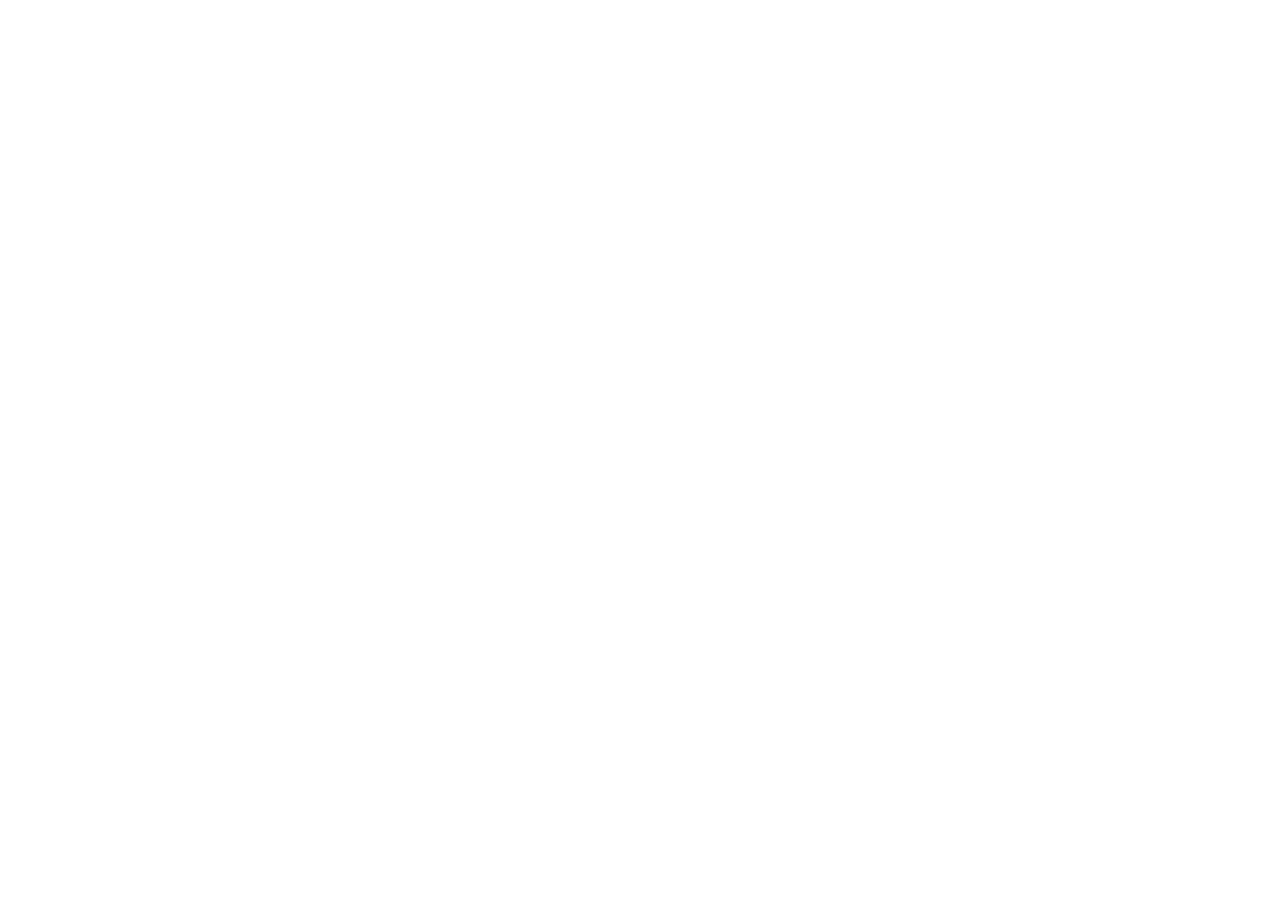
==== about.html @ 20331faa "Qovluqlar strukturu yarandi ve muhit duzeldildi" ====
<html lang="en">
<head>
    <meta charset="UTF-8">
    <meta name="viewport"
          content="width=device-width, user-scalable=no, initial-scale=1.0, maximum-scale=1.0, minimum-scale=1.0">
    <meta http-equiv="X-UA-Compatible" content="ie=edge">
    <title>About</title>
</head>
<body>

</body>
</html>
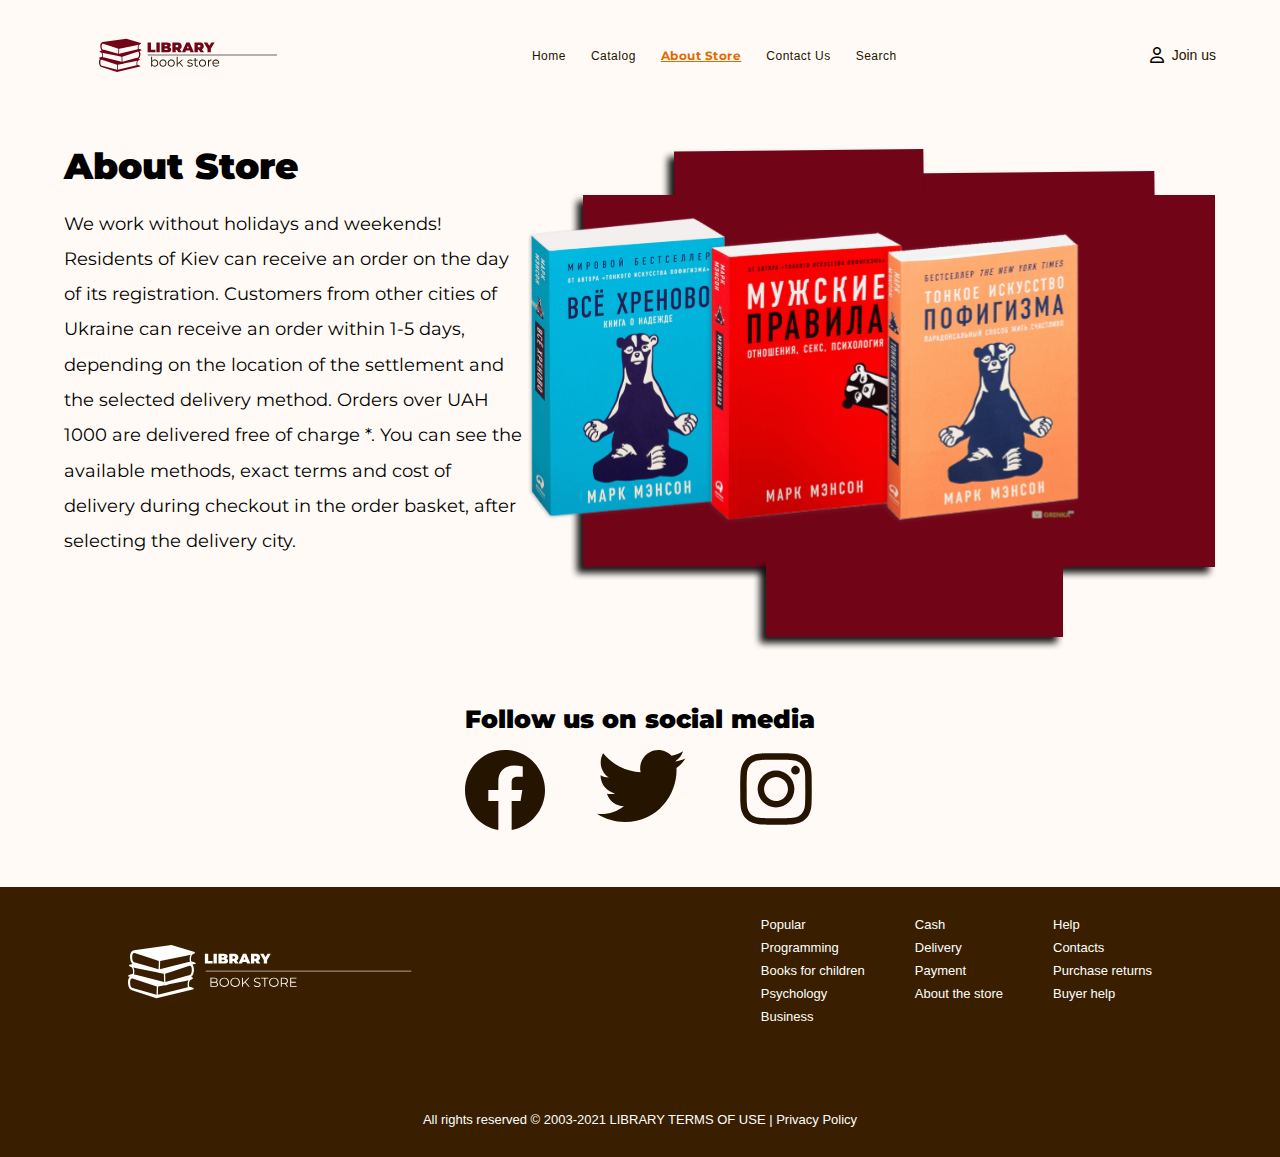
==== commit 5d4acca0: "About Page finished" ====
--- a/about.html
+++ b/about.html
@@ -4,9 +4,165 @@
     <meta name="viewport"
           content="width=device-width, user-scalable=no, initial-scale=1.0, maximum-scale=1.0, minimum-scale=1.0">
     <meta http-equiv="X-UA-Compatible" content="ie=edge">
+    <link rel="stylesheet" href="./assets/css/reset.css">
+    <link rel="stylesheet" href="https://cdnjs.cloudflare.com/ajax/libs/font-awesome/6.4.2/css/all.min.css">
+    <link href="https://fonts.googleapis.com/css2?family=Montserrat:wght@300;400;800&display=swap" rel="stylesheet">
+    <link rel="stylesheet" href="./assets/css/about.css">
+    <script defer src="./assets/scripts/about.js"></script>
     <title>About</title>
 </head>
+<style>
+    #about-store{
+color:  #E16A00;
+font-family: Montserrat;
+font-size: 12px;
+font-style: normal;
+font-weight: 700;
+text-decoration-line: underline;
+}
+</style>
 <body>
-
+    <main class="container">
+        <header>
+            <div class="logo">
+            <a href="./index.html"><img src="./assets/img/logo.svg" alt="logo"/></a>
+            </div>
+            <nav>
+            <ul>
+                <li>
+                <a href="./index.html">Home </a>
+                </li>
+                <li><a href="./catalog.html">Catalog</a></li>
+                <li><a href="./about.html" id="about-store">About Store</a></li>
+                <li><a href="./contact.html">Contact Us</a></li>
+                <li><a href="./search.html">Search</a></li>
+            </ul>
+            </nav>
+            <div class="right_menu">
+            <div class="user_account">
+                <i class="fa-regular fa-user"></i>
+                <span>Join us</span>
+            </div>
+            <div class="hamburger">
+                <span class="bar"></span>
+                <span class="bar"></span>
+                <span class="bar"></span>
+            </div>
+            </div>
+            <nav class="mobile_menu">
+            <div class="navigate">
+                <ul>
+                <li>
+                    <a href="./index.html">Home </a>
+                </li>
+                <li><a href="./catalog.html">Catalog</a></li>
+                <li><a href="./about.html">About Store</a></li>
+                <li><a href="./contact.html">Contact Us</a></li>
+                <li><a href="./search.html">Search</a></li>
+                </ul>
+            </div>
+            </nav>
+        </header>
+        <section class="cont">
+            <section class="child-con">
+                <div class="text-con">
+                    <div>
+                        <h1>About Store</h1>
+                    </div>
+                    <div>
+                        <p>We work without holidays and weekends! Residents of Kiev can receive an order on the day of its registration. Customers from other cities of Ukraine can receive an order within 1-5 days, depending on the location of the settlement and the selected delivery method. Orders over UAH 1000 are delivered free of charge *. You can see the available methods, exact terms and cost of delivery during checkout in the order basket, after selecting the delivery city.
+                        </p>
+                    </div>
+                </div>
+                <div class="photo-con">
+                    <div>
+                        <img src="./assets/img/groupBooks.svg" alt="groupBooks" class="group-books">
+                    </div>
+                </div>
+            </section>
+            <section class="social-con">
+                <div>
+                    <div>
+                        <h3 id="soc-text">Follow us on social media</h3>
+                    </div>
+                    <div class="social">
+                        <a href="https://fb.com/"
+                        ><img src="./assets/img/icons_facebook-fill.svg" class="soc-icon" alt="Facebook"
+                        /></a>
+                        <a href="https://twitter.com/"
+                        ><img src="./assets/img/tvittericon.svg" alt="Tvitter" class="soc-icon"
+                        /></a>
+                        <a href="https://www.instagram.com/"
+                        ><img src="./assets/img/icons_instagram-fill.svg" class="soc-icon" alt="Instagram"
+                        /></a>
+                    </div>
+                </div>
+            </section>
+        </section>
+    </main>
+    <footer>
+        <div class="menu_bar">
+            <div class="logo">
+              <img src="./assets/img/footerlogo.svg" alt="logo" />
+            </div>
+            <div class="menus">
+              <div class="menu">
+                <ul>
+                  <li><a href="#"></a>Popular</li>
+                  <li><a href="#"></a>Programming</li>
+                  <li><a href="#"></a>Books for children</li>
+                  <li><a href="#"></a>Psychology</li>
+                  <li><a href="#"></a>Business</li>
+                </ul>
+              </div>
+              <div class="menu">
+                <ul>
+                  <li><a href="#"></a>Cash</li>
+                  <li><a href="#"></a>Delivery</li>
+                  <li><a href="#"></a>Payment</li>
+                  <li><a href="#"></a>About the store</li>
+                </ul>
+              </div>
+              <div class="menu">
+                <ul>
+                  <li><a href="#"></a>Help</li>
+                  <li><a href="#"></a>Contacts</li>
+                  <li><a href="#"></a>Purchase returns</li>
+                  <li><a href="#"></a>Buyer help</li>
+                </ul>
+              </div>
+            </div>
+          </div>
+          <div class="term">
+            <span
+              >All rights reserved © 2003-2021 LIBRARY TERMS OF USE | Privacy
+              Policy</span
+            >
+          </div>
+          <div class="mobile_footer">
+            <div class="logo">
+              <img src="/assets/img/footerlogo.svg" alt="logo" />
+            </div>
+            <ul>
+              <li><a href="./index.html"></a>Home</li>
+              <li><a href="./catalog.html"></a>Catalog</li>
+              <li><a href="./about.html"></a>About</li>
+              <li><a href="./contact.html"></a>Contact us</li>
+              <li><a href="./search.html"></a>Search</li>
+            </ul>
+            <div class="terms">
+              <p>Library BookStore EACamp</p>
+              <span>© 2003-2021</span>
+            </div>
+          </div>
+    </footer>
 </body>
+<div class="popup">
+    <form action="">
+      <h3>Join Us</h3>
+      <input type="text" placeholder="Full name" />
+      <input type="email" placeholder="Email" />
+      <button>Join</button>
+    </form>
+  </div>
 </html>--- a/assets/css/about.css
+++ b/assets/css/about.css
@@ -0,0 +1,148 @@
+/* @import url(./style.css); */
+@import url('https://fonts.googleapis.com/css2?family=Montserrat:wght@300;400;800&display=swap');
+@import url(./style.css);
+.cont{
+    display: flex;
+    flex-direction: column;
+    margin-top:5%;
+} .child-con{
+    display: flex;
+    flex-direction: row;
+} .text-con > div > h1 {
+    color: var(--, #241400);
+font-family: Montserrat;
+font-size: 36px;
+font-style: normal;
+font-weight: 900;
+margin-bottom:5%;
+} .text-con > div > p{
+    color: var(--, #241400);
+font-family: Montserrat;
+font-size: 18px;
+font-style: normal;
+font-weight: 400;
+line-height: 196.187%;
+} .social-con > div > div > h3 {
+    color: var(--, #241400);
+font-family: Montserrat;
+font-size: 25px;
+font-style: normal;
+font-weight: 900;
+} .social-con{
+    margin-top:5%;
+    margin-bottom:5%;
+    width:100%;
+    display: flex;
+    justify-content: center;
+} .social {
+    display: flex;
+    justify-content: space-between;
+    margin-top:5%;
+} .about-store{
+color: var(--2, #E16A00);
+font-family: Montserrat;
+font-size: 12px;
+font-style: normal;
+font-weight: 400;
+text-decoration-line: underline;
+} @media all and (max-width:290px){
+    .child-con{
+        display: flex;
+        flex-direction: column-reverse;
+        margin:5%;
+        margin-bottom:15%;
+    } .group-books{
+        width: 250px;
+        height: 250px;
+        margin-left: auto;
+        margin-right:auto;
+    } .text-con > div > p{
+        text-align: center;
+        font-size: 15px;
+    } .text-con > div > h1 {
+        text-align: center;
+    } .soc-icon {
+        width:50px;
+        height: 50px;
+    } .social {
+        justify-content: space-around;
+    } #soc-text{
+        color: var(--, #241400);
+        font-family: Montserrat;
+        font-size: 18px;
+        font-style: normal;
+        font-weight: 900;
+    } footer {
+        margin-top:10%;
+    }
+} @media all and (min-width:350px) and (max-width:500px){
+    .child-con{
+        display: flex;
+        flex-direction: column-reverse;
+        margin:5%;
+        margin-bottom:15%;
+    } .group-books{
+        width: 320px;
+        height: 320px;
+        margin-left: auto;
+        margin-right:auto;
+    } .text-con > div > p{
+        text-align: center;
+        font-size: 15px;
+    } .text-con > div > h1 {
+        text-align: center;
+    } .soc-icon {
+        width:50px;
+        height: 50px;
+    } .social {
+        justify-content: space-around;
+    } #soc-text{
+        color: var(--, #241400);
+        font-family: Montserrat;
+        font-size: 18px;
+        font-style: normal;
+        font-weight: 900;
+    }
+} @media all and (min-width:539px) and (max-width:599px){
+    .child-con{
+        display: flex;
+        flex-direction: column-reverse;
+        margin:3%;
+        margin-bottom:15%;
+    } .group-books{
+        width: 500px;
+        height: 500px;
+        margin-top:-10%;
+        margin-left: auto;
+        margin-right:auto;
+    } .text-con > div > p{
+        text-align: center;
+        font-size: 15px;
+    } .text-con > div > h1 {
+        text-align: center;
+    } .soc-icon {
+        width:50px;
+        height: 50px;
+    } .social {
+        justify-content: space-around;
+    } #soc-text{
+        color: var(--, #241400);
+        font-family: Montserrat;
+        font-size: 18px;
+        font-style: normal;
+        font-weight: 900;
+    }
+}
+@media all and (min-width:600px) and (max-width:949px){
+    .group-books{
+        width:300px;
+        height: 300px;
+    } .child-con{
+        margin:5%;
+    }
+} @media all and (min-width:950px) and (max-width:1200px){
+    .group-books{
+        width:500px;
+        height: 500px;
+    }
+}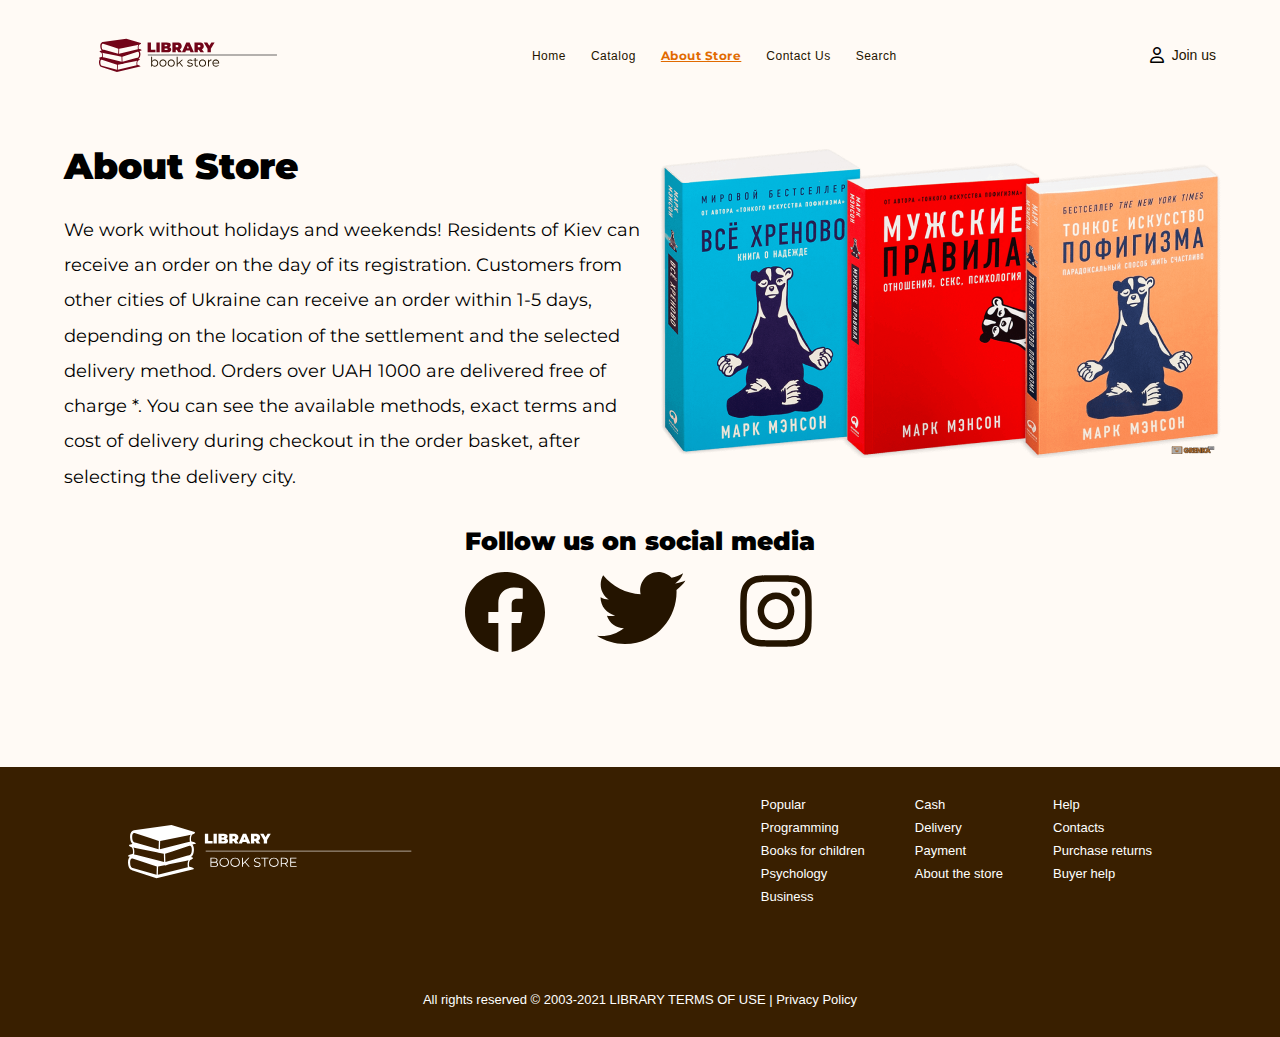
==== commit 2d3da846: "About page finished" ====
--- a/about.html
+++ b/about.html
@@ -76,7 +76,7 @@
                 </div>
                 <div class="photo-con">
                     <div>
-                        <img src="./assets/img/groupBooks.svg" alt="groupBooks" class="group-books">
+                        <img src="./assets/img/image 1.png" alt="groupBooks" class="group-books">
                     </div>
                 </div>
             </section>
--- a/assets/css/about.css
+++ b/assets/css/about.css
@@ -29,8 +29,8 @@
 font-style: normal;
 font-weight: 900;
 } .social-con{
-    margin-top:5%;
-    margin-bottom:5%;
+    margin-top:3%;
+    margin-bottom:10%;
     width:100%;
     display: flex;
     justify-content: center;
@@ -45,7 +45,10 @@
 font-style: normal;
 font-weight: 400;
 text-decoration-line: underline;
-} @media all and (max-width:290px){
+} .group-books {
+    margin-left:2%;
+}
+@media all and (max-width:290px){
     .child-con{
         display: flex;
         flex-direction: column-reverse;
@@ -53,9 +56,10 @@
         margin-bottom:15%;
     } .group-books{
         width: 250px;
-        height: 250px;
+        height: 150px;
         margin-left: auto;
         margin-right:auto;
+        margin-bottom:5%;
     } .text-con > div > p{
         text-align: center;
         font-size: 15px;
@@ -81,11 +85,16 @@
         flex-direction: column-reverse;
         margin:5%;
         margin-bottom:15%;
-    } .group-books{
-        width: 320px;
-        height: 320px;
+    } .photo-con{
+        display: flex;
+        justify-content: center;
+    }
+     .group-books{
+        width: 300px;
+        height: 200px;
         margin-left: auto;
         margin-right:auto;
+        margin-bottom:5%;
     } .text-con > div > p{
         text-align: center;
         font-size: 15px;
@@ -111,10 +120,11 @@
         margin-bottom:15%;
     } .group-books{
         width: 500px;
-        height: 500px;
-        margin-top:-10%;
+        height: 300px;
+        margin-top:-5%;
         margin-left: auto;
         margin-right:auto;
+        margin-bottom:5%;
     } .text-con > div > p{
         text-align: center;
         font-size: 15px;
@@ -136,13 +146,13 @@
 @media all and (min-width:600px) and (max-width:949px){
     .group-books{
         width:300px;
-        height: 300px;
+        height: 200px;
     } .child-con{
         margin:5%;
     }
 } @media all and (min-width:950px) and (max-width:1200px){
     .group-books{
         width:500px;
-        height: 500px;
+        height: 300px;
     }
 }